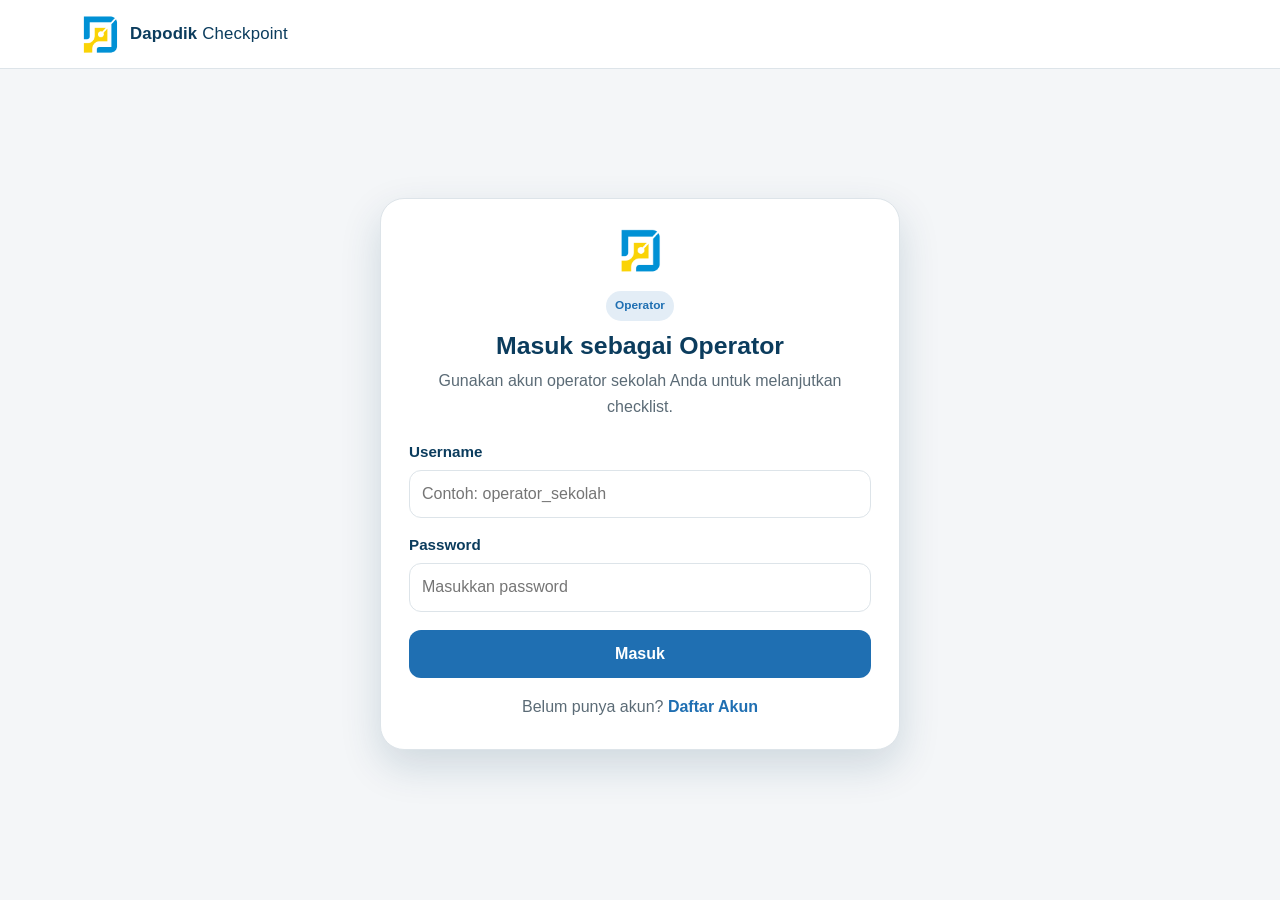
==== checklist.html @ 31f3fc2a "Initial commit" ====
<!DOCTYPE html>
<html lang="id">
<head>
  <meta charset="UTF-8" />
  <meta name="viewport" content="width=device-width, initial-scale=1.0" />
  <title>Checklist - Dapodik Checkpoint</title>

  <link rel="icon" type="image/png" href="assets/logo-dapodik.png" />
  <link rel="stylesheet" href="css/style.css" />
</head>
<body>
  <header class="site-header">
    <div class="container header-inner">
      <a class="brand" href="dashboard.html">
        <img
          src="assets/logo-dapodik.png"
          alt="Logo Dapodik"
          class="brand-logo"
          onerror="this.style.display='none'"
        />
        <span class="brand-text">
          <strong>Dapodik</strong> Checkpoint
        </span>
      </a>

      <div class="header-actions">
        <a class="btn btn-outline" href="dashboard.html">Dashboard</a>
      </div>
    </div>
  </header>

  <main class="section">
    <div class="container" id="checklist-page">
      <div id="checklist-message" class="alert" role="alert"></div>

      <section class="card checklist-toolbar">
        <div class="toolbar-grid">
          <div class="field">
            <label for="checklist-semester">Semester</label>
            <select id="checklist-semester" class="select-input">
              <option value="Ganjil">Ganjil</option>
              <option value="Genap">Genap</option>
            </select>
          </div>

          <div class="field">
            <label for="checklist-tahun">Tahun Pelajaran</label>
            <select id="checklist-tahun" class="select-input">
            </select>
          </div>

          <div class="field">
            <label>Metode Update</label>
            <div class="radio-group">
              <label class="radio-pill">
                <input
                  type="radio"
                  name="metode-update"
                  value="Installer"
                  checked
                />
                Installer
              </label>

              <label class="radio-pill">
                <input
                  type="radio"
                  name="metode-update"
                  value="Patch"
                />
                Patch
              </label>
            </div>
          </div>
        </div>

        <div class="btn-group">
          <button id="reload-checklist-button" class="btn btn-outline" type="button">
            Muat Ulang
          </button>

          <button id="save-checklist-button" class="btn btn-primary" type="button">
            Simpan Sekarang
          </button>
        </div>

        <div id="save-status" class="muted">
          Tidak ada perubahan yang belum disimpan
        </div>

        <div class="progress-summary checklist-progress-summary">
          <div class="progress-total-percent" id="checklist-total-percent">0%</div>

          <div class="progress-track">
            <div
              id="checklist-total-bar"
              class="progress-fill"
              style="width: 0%"
            ></div>
          </div>

          <div id="checklist-total-checked" class="muted">
            0 dari 0 item tercentang
          </div>
        </div>
      </section>

      <div class="checklist-layout">
        <aside class="checklist-sidebar" id="stage-nav"></aside>
        <section class="checklist-content" id="checklist-content"></section>
      </div>
    </div>
  </main>

  <script src="js/config.js"></script>
  <script src="js/api.js"></script>
  <script src="js/auth.js"></script>
  <script src="js/checklist.js"></script>
  <script src="js/tahun-pelajaran.js"></script>
  <script src="js/notifikasi.js"></script>
</body>
</html>
---- css/style.css ----
:root {
  --primary-navy: #0B3C5D;
  --secondary-blue: #1F6FB2;
  --accent-red: #C62828;
  --warning-amber: #F9A825;
  --success-green: #2E7D32;
  --orange: #EF6C00;

  --bg: #F4F6F8;
  --white: #FFFFFF;
  --text: #173242;
  --muted: #5B6B76;
  --border: #DDE4E9;

  --shadow: 0 10px 30px rgba(11, 60, 93, 0.08);
  --shadow-strong: 0 16px 40px rgba(11, 60, 93, 0.16);
  --radius: 16px;
  --radius-sm: 12px;
}

* {
  box-sizing: border-box;
}

html {
  scroll-behavior: smooth;
}

body {
  margin: 0;
  font-family: "Inter", "Segoe UI", Tahoma, Geneva, Verdana, sans-serif;
  background: var(--bg);
  color: var(--text);
  line-height: 1.65;
}

img {
  max-width: 100%;
}

button {
  font: inherit;
}

a {
  color: var(--secondary-blue);
}

.container {
  width: min(1120px, 100% - 32px);
  margin: 0 auto;
}

.skip-link {
  position: absolute;
  left: -9999px;
  top: 0;
  z-index: 100;
  background: var(--white);
  color: var(--primary-navy);
  padding: 10px 14px;
  border-radius: 0 0 10px 0;
  text-decoration: none;
  font-weight: 700;
}

.skip-link:focus {
  left: 0;
}

/**
 * Header
 */
.site-header {
  position: sticky;
  top: 0;
  z-index: 50;
  background: rgba(255, 255, 255, 0.96);
  backdrop-filter: blur(8px);
  border-bottom: 1px solid var(--border);
}

.header-inner {
  display: flex;
  align-items: center;
  justify-content: space-between;
  gap: 18px;
  padding: 14px 0;
}

.brand {
  display: inline-flex;
  align-items: center;
  gap: 10px;
  text-decoration: none;
  color: var(--primary-navy);
  font-size: 1.05rem;
  letter-spacing: 0.01em;
}

.brand-logo {
  height: 40px;
  width: auto;
  flex: 0 0 auto;
}

.brand-text strong {
  color: var(--primary-navy);
}

.site-nav {
  display: flex;
  align-items: center;
  gap: 18px;
}

.site-nav a {
  color: var(--muted);
  text-decoration: none;
  font-weight: 650;
  font-size: 0.95rem;
}

.site-nav a:hover,
.site-nav a:focus {
  color: var(--primary-navy);
}

.header-actions {
  display: flex;
  align-items: center;
  gap: 10px;
  flex-wrap: wrap;
}

/**
 * Buttons
 */
.btn {
  display: inline-flex;
  align-items: center;
  justify-content: center;
  min-height: 44px;
  padding: 10px 16px;
  border-radius: 12px;
  border: 1px solid transparent;
  cursor: pointer;
  font-weight: 750;
  text-decoration: none;
  transition: 160ms ease;
  white-space: nowrap;
}

.btn:focus-visible {
  outline: 3px solid rgba(31, 111, 178, 0.28);
  outline-offset: 2px;
}

.btn-primary {
  background: var(--secondary-blue);
  color: var(--white);
}

.btn-primary:hover,
.btn-primary:focus {
  background: #185E98;
}

.btn-outline {
  background: transparent;
  border-color: var(--border);
  color: var(--primary-navy);
}

.btn-outline:hover,
.btn-outline:focus {
  background: rgba(31, 111, 178, 0.08);
  border-color: rgba(31, 111, 178, 0.35);
}

.btn-light {
  background: var(--white);
  color: var(--primary-navy);
}

.btn-light:hover,
.btn-light:focus {
  background: #EDF4F9;
}

.btn-outline-light {
  background: transparent;
  border-color: rgba(255, 255, 255, 0.55);
  color: var(--white);
}

.btn-outline-light:hover,
.btn-outline-light:focus {
  background: rgba(255, 255, 255, 0.12);
}

/**
 * Hero
 */
.hero {
  background:
    radial-gradient(circle at top right, rgba(255,255,255,0.16), transparent 28%),
    linear-gradient(135deg, var(--primary-navy) 0%, var(--secondary-blue) 100%);
  color: var(--white);
  padding: 78px 0 70px;
}

.hero-inner {
  max-width: 820px;
}

.hero-badge {
  display: inline-flex;
  align-items: center;
  padding: 8px 12px;
  border-radius: 999px;
  background: rgba(255, 255, 255, 0.12);
  border: 1px solid rgba(255, 255, 255, 0.18);
  font-size: 0.88rem;
  font-weight: 750;
  letter-spacing: 0.01em;
}

.hero h1 {
  margin: 18px 0 12px;
  font-size: clamp(2.05rem, 4vw, 3.35rem);
  line-height: 1.12;
  letter-spacing: -0.03em;
}

.hero p {
  margin: 0;
  max-width: 780px;
  color: rgba(255, 255, 255, 0.88);
  font-size: 1.03rem;
}

.hero-actions {
  display: flex;
  flex-wrap: wrap;
  gap: 12px;
  margin-top: 28px;
}

.hero-note {
  margin-top: 20px;
  font-size: 0.9rem;
  color: rgba(255, 255, 255, 0.72);
  max-width: 760px;
}

/**
 * Sections
 */
.section {
  padding: 58px 0;
}

.section-alt {
  background: var(--white);
  border-top: 1px solid var(--border);
  border-bottom: 1px solid var(--border);
}

.section-heading {
  max-width: 760px;
  margin-bottom: 26px;
}

.section-heading h2 {
  margin: 0 0 8px;
  color: var(--primary-navy);
  font-size: clamp(1.55rem, 2.4vw, 2.15rem);
  line-height: 1.2;
  letter-spacing: -0.02em;
}

.section-heading p {
  margin: 0;
  color: var(--muted);
}

/**
 * Cards
 */
.grid {
  display: grid;
  gap: 16px;
}

.grid-4 {
  grid-template-columns: repeat(4, minmax(0, 1fr));
}

.card {
  background: var(--white);
  border: 1px solid var(--border);
  border-radius: var(--radius);
  box-shadow: var(--shadow);
  padding: 20px;
}

.card h3 {
  margin: 0 0 8px;
  color: var(--primary-navy);
  font-size: 1.02rem;
}

.card p {
  margin: 0;
  color: var(--muted);
  font-size: 0.95rem;
}

/**
 * Stage grid
 */
.stage-grid {
  display: grid;
  grid-template-columns: repeat(4, minmax(0, 1fr));
  gap: 14px;
}

.stage-item {
  background: var(--bg);
  border: 1px solid var(--border);
  border-radius: var(--radius-sm);
  padding: 16px;
  box-shadow: var(--shadow);
}

.stage-top {
  display: flex;
  align-items: center;
  justify-content: space-between;
  gap: 10px;
  margin-bottom: 10px;
}

.stage-number {
  display: inline-flex;
  align-items: center;
  justify-content: center;
  width: 34px;
  height: 34px;
  border-radius: 999px;
  background: var(--primary-navy);
  color: var(--white);
  font-weight: 800;
  font-size: 0.92rem;
}

.stage-item strong {
  display: block;
  color: var(--primary-navy);
  margin-bottom: 6px;
  line-height: 1.35;
}

.stage-item p {
  margin: 0;
  color: var(--muted);
  font-size: 0.92rem;
}

/**
 * Badges
 */
.badge {
  display: inline-flex;
  align-items: center;
  justify-content: center;
  padding: 5px 9px;
  border-radius: 999px;
  font-size: 0.74rem;
  font-weight: 850;
  white-space: nowrap;
}

.badge-red {
  background: rgba(198, 40, 40, 0.12);
  color: var(--accent-red);
}

.badge-orange {
  background: rgba(239, 108, 0, 0.14);
  color: var(--orange);
}

.badge-yellow {
  background: rgba(249, 168, 37, 0.2);
  color: #916400;
}

.badge-green {
  background: rgba(46, 125, 50, 0.14);
  color: var(--success-green);
}

/**
 * CTA
 */
.cta-box {
  display: flex;
  align-items: center;
  justify-content: space-between;
  gap: 22px;
  padding: 30px;
  border-radius: 24px;
  color: var(--white);
  background:
    radial-gradient(circle at top right, rgba(255,255,255,0.14), transparent 30%),
    linear-gradient(135deg, var(--primary-navy), var(--secondary-blue));
  box-shadow: var(--shadow-strong);
}

.cta-box h2 {
  margin: 0 0 8px;
  font-size: 1.55rem;
  line-height: 1.25;
}

.cta-box p {
  margin: 0;
  color: rgba(255, 255, 255, 0.84);
  max-width: 620px;
}

.cta-actions {
  display: flex;
  gap: 10px;
  flex-wrap: wrap;
}

/**
 * Footer
 */
.site-footer {
  background: var(--white);
  border-top: 1px solid var(--border);
  padding: 24px 0;
}

.footer-inner {
  display: flex;
  align-items: center;
  justify-content: space-between;
  gap: 14px;
  color: var(--muted);
  font-size: 0.92rem;
}

.footer-note {
  max-width: 560px;
  text-align: right;
}

/**
 * Responsive
 */
@media (max-width: 1020px) {
  .grid-4,
  .stage-grid {
    grid-template-columns: repeat(2, minmax(0, 1fr));
  }

  .site-nav {
    display: none;
  }
}

@media (max-width: 640px) {
  .header-inner {
    flex-wrap: wrap;
  }

  .header-actions {
    width: 100%;
  }

  .header-actions .btn {
    flex: 1 1 auto;
  }

  .hero {
    padding: 56px 0 52px;
  }

  .hero-actions .btn {
    width: 100%;
  }

  .grid-4,
  .stage-grid {
    grid-template-columns: 1fr;
  }

  .cta-box {
    flex-direction: column;
    align-items: flex-start;
  }

  .cta-actions {
    width: 100%;
  }

  .cta-actions .btn {
    flex: 1 1 auto;
  }

  .footer-inner {
    flex-direction: column;
    align-items: flex-start;
  }

  .footer-note {
    text-align: left;
  }
}

/**
 * ============================================================
 * AUTH PAGES
 * ============================================================
 */

.auth-page {
  min-height: calc(100vh - 90px);
  display: flex;
  align-items: center;
  padding: 42px 0;
}

.auth-card {
  width: 100%;
  max-width: 520px;
  margin: 0 auto;
  background: var(--white);
  border: 1px solid var(--border);
  border-radius: 24px;
  box-shadow: var(--shadow-strong);
  padding: 28px;
}

.auth-card.wide {
  max-width: 760px;
}

.auth-brand {
  display: flex;
  justify-content: center;
  margin-bottom: 18px;
}

.auth-brand img {
  height: 46px;
  width: auto;
}

.auth-head {
  margin-bottom: 18px;
  text-align: center;
}

.auth-title {
  margin: 10px 0 6px;
  color: var(--primary-navy);
  font-size: 1.55rem;
  line-height: 1.25;
}

.auth-sub {
  margin: 0;
  color: var(--muted);
}

.badge-blue {
  background: rgba(31, 111, 178, 0.12);
  color: var(--secondary-blue);
}

/**
 * Form
 */
.form-grid {
  display: grid;
  gap: 14px;
}

.form-grid-2 {
  display: grid;
  grid-template-columns: 1fr 1fr;
  gap: 14px;
}

.field label {
  display: block;
  margin-bottom: 6px;
  color: var(--primary-navy);
  font-weight: 750;
  font-size: 0.95rem;
}

.field input {
  width: 100%;
  min-height: 46px;
  padding: 10px 12px;
  border: 1px solid var(--border);
  border-radius: 12px;
  font: inherit;
  background: var(--white);
  color: var(--text);
}

.field input:focus {
  outline: 3px solid rgba(31, 111, 178, 0.18);
  border-color: var(--secondary-blue);
}

.field-hint {
  margin: 6px 0 0;
  color: var(--muted);
  font-size: 0.88rem;
}

.form-actions {
  margin-top: 18px;
  display: grid;
  gap: 10px;
}

.btn-block {
  width: 100%;
}

.auth-footer {
  margin-top: 16px;
  text-align: center;
  color: var(--muted);
}

.muted-link {
  color: var(--secondary-blue);
  font-weight: 750;
  text-decoration: none;
}

.muted-link:hover,
.muted-link:focus {
  text-decoration: underline;
}

/**
 * Alerts
 */
.alert {
  display: none;
  padding: 12px 14px;
  border-radius: 12px;
  border: 1px solid transparent;
  margin-bottom: 16px;
  font-weight: 650;
  white-space: pre-wrap;
  word-wrap: break-word;
}

.alert.show {
  display: block;
}

.alert-error {
  background: rgba(198, 40, 40, 0.08);
  border-color: rgba(198, 40, 40, 0.25);
  color: var(--accent-red);
}

.alert-success {
  background: rgba(46, 125, 50, 0.08);
  border-color: rgba(46, 125, 50, 0.25);
  color: var(--success-green);
}

.alert-info {
  background: rgba(31, 111, 178, 0.08);
  border-color: rgba(31, 111, 178, 0.25);
  color: var(--secondary-blue);
}

/**
 * Dashboard placeholder
 */
.profile-list {
  display: grid;
  gap: 10px;
  margin: 18px 0;
}

.profile-item {
  display: flex;
  align-items: center;
  justify-content: space-between;
  gap: 12px;
  border: 1px solid var(--border);
  border-radius: 12px;
  padding: 12px 14px;
  background: var(--bg);
}

.profile-item span {
  color: var(--muted);
  font-weight: 650;
}

.profile-item strong {
  color: var(--primary-navy);
  text-align: right;
  word-break: break-word;
}

@media (max-width: 640px) {
  .form-grid-2 {
    grid-template-columns: 1fr;
  }

  .auth-card {
    padding: 20px;
    border-radius: 18px;
  }

  .profile-item {
    flex-direction: column;
    align-items: flex-start;
  }

  .profile-item strong {
    text-align: left;
  }
}

/**
 * ============================================================
 * DASHBOARD
 * ============================================================
 */

.dashboard-grid {
  display: grid;
  grid-template-columns: 1.2fr 1fr 1fr;
  gap: 16px;
  margin-bottom: 16px;
}

.dashboard-card {
  height: 100%;
}

.dashboard-title {
  margin: 0 0 14px;
  color: var(--primary-navy);
  font-size: 1.12rem;
}

/**
 * Period controls
 */
.period-controls {
  display: grid;
  gap: 14px;
}

.select-input {
  width: 100%;
  min-height: 46px;
  padding: 10px 12px;
  border: 1px solid var(--border);
  border-radius: 12px;
  font: inherit;
  background: var(--white);
  color: var(--text);
}

.select-input:focus {
  outline: 3px solid rgba(31, 111, 178, 0.18);
  border-color: var(--secondary-blue);
}

.btn-group {
  display: flex;
  gap: 10px;
  flex-wrap: wrap;
}

.btn-group .btn {
  flex: 1 1 auto;
}

/**
 * Progress summary
 */
.progress-summary {
  display: grid;
  gap: 12px;
}

.progress-total-percent {
  font-size: 2.1rem;
  font-weight: 900;
  color: var(--primary-navy);
  line-height: 1;
}

.progress-track {
  width: 100%;
  height: 14px;
  border-radius: 999px;
  background: #E5EBF0;
  border: 1px solid var(--border);
  overflow: hidden;
}

.progress-track.small {
  height: 10px;
}

.progress-fill {
  height: 100%;
  border-radius: 999px;
  background: var(--secondary-blue);
  transition: width 220ms ease;
}

.muted {
  color: var(--muted);
  font-size: 0.95rem;
}

/**
 * Stage list
 */
.stage-list {
  display: grid;
  gap: 12px;
}

.stage-row {
  display: grid;
  gap: 10px;
  border: 1px solid var(--border);
  border-radius: 14px;
  padding: 14px;
  background: var(--bg);
}

.stage-info {
  display: flex;
  align-items: center;
  justify-content: space-between;
  gap: 12px;
}

.stage-info strong {
  color: var(--primary-navy);
}

.stage-info span {
  color: var(--muted);
  font-size: 0.9rem;
  white-space: nowrap;
}

/**
 * Responsive dashboard
 */
@media (max-width: 1020px) {
  .dashboard-grid {
    grid-template-columns: 1fr;
  }
}

@media (max-width: 640px) {
  .stage-info {
    flex-direction: column;
    align-items: flex-start;
  }

  .stage-info span {
    white-space: normal;
  }
}

/**
 * ============================================================
 * CHECKLIST PAGE
 * ============================================================
 */

.checklist-toolbar {
  margin-bottom: 16px;
}

.toolbar-grid {
  display: grid;
  grid-template-columns: 180px 220px 1fr;
  gap: 14px;
  margin-bottom: 14px;
}

.radio-group {
  display: flex;
  gap: 10px;
  flex-wrap: wrap;
}

.radio-pill {
  display: inline-flex;
  align-items: center;
  gap: 8px;
  padding: 10px 14px;
  border: 1px solid var(--border);
  border-radius: 12px;
  background: var(--white);
  cursor: pointer;
  font-weight: 700;
  color: var(--primary-navy);
}

.radio-pill input {
  accent-color: var(--secondary-blue);
}

.checklist-progress-summary {
  margin-top: 14px;
}

/**
 * Layout checklist
 */
.checklist-layout {
  display: grid;
  grid-template-columns: 300px 1fr;
  gap: 16px;
  align-items: start;
}

.checklist-sidebar {
  position: sticky;
  top: 84px;
  display: grid;
  gap: 10px;
  max-height: calc(100vh - 110px);
  overflow-y: auto;
  padding-bottom: 6px;
}

.checklist-content {
  display: grid;
  gap: 14px;
}

/**
 * Stage tabs
 */
.stage-tab {
  width: 100%;
  text-align: left;
  display: grid;
  grid-template-columns: 36px 1fr auto;
  gap: 10px;
  align-items: center;
  padding: 12px;
  border-radius: 14px;
  border: 1px solid var(--border);
  background: var(--white);
  cursor: pointer;
  transition: 160ms ease;
}

.stage-tab:hover {
  border-color: rgba(31, 111, 178, 0.35);
  background: #F6FAFD;
}

.stage-tab.active {
  border-color: var(--secondary-blue);
  box-shadow: 0 0 0 3px rgba(31, 111, 178, 0.12);
}

.stage-tab-number {
  display: inline-flex;
  align-items: center;
  justify-content: center;
  width: 34px;
  height: 34px;
  border-radius: 999px;
  background: var(--primary-navy);
  color: var(--white);
  font-weight: 800;
  font-size: 0.9rem;
}

.stage-tab-label {
  color: var(--primary-navy);
  font-weight: 750;
  line-height: 1.3;
}

.stage-tab-percent {
  color: var(--muted);
  font-size: 0.88rem;
  font-weight: 800;
  white-space: nowrap;
}

/**
 * Checklist card & item
 */
.checklist-card h3 {
  margin: 0 0 12px;
  color: var(--primary-navy);
  font-size: 1.05rem;
}

.checklist-item {
  display: grid;
  grid-template-columns: auto 1fr;
  gap: 12px;
  padding: 14px;
  border: 1px solid var(--border);
  border-radius: 14px;
  background: var(--bg);
  margin-bottom: 10px;
}

.checklist-item.checked {
  background: rgba(46, 125, 50, 0.06);
  border-color: rgba(46, 125, 50, 0.22);
}

.checklist-item-control {
  padding-top: 2px;
}

.checklist-item-control input[type="checkbox"] {
  width: 20px;
  height: 20px;
  accent-color: var(--success-green);
  cursor: pointer;
}

.checklist-item-title {
  display: block;
  color: var(--primary-navy);
  font-weight: 800;
  cursor: pointer;
}

.checklist-item-help {
  margin: 6px 0 8px;
  color: var(--muted);
  font-size: 0.92rem;
}

.checklist-item-note {
  width: 100%;
  min-height: 54px;
  resize: vertical;
  padding: 9px 10px;
  border: 1px solid var(--border);
  border-radius: 10px;
  font: inherit;
  background: var(--white);
  color: var(--text);
}

.checklist-item-note:focus {
  outline: 3px solid rgba(31, 111, 178, 0.16);
  border-color: var(--secondary-blue);
}

/**
 * Responsive checklist
 */
@media (max-width: 1020px) {
  .toolbar-grid {
    grid-template-columns: 1fr;
  }

  .checklist-layout {
    grid-template-columns: 1fr;
  }

  .checklist-sidebar {
    position: relative;
    top: 0;
    display: flex;
    gap: 10px;
    overflow-x: auto;
    padding-bottom: 10px;
    max-height: none;
  }

  .stage-tab {
    min-width: 230px;
    flex: 0 0 auto;
  }
}

@media (max-width: 640px) {
  .checklist-item {
    grid-template-columns: 1fr;
  }

  .checklist-item-control {
    display: flex;
    align-items: center;
    gap: 10px;
  }

  .checklist-item-title {
    cursor: default;
  }
}

/**
 * ============================================================
 * CHECKLIST SUBSECTION ACCORDION
 * ============================================================
 */

.checklist-subsection {
  padding: 0;
  overflow: hidden;
}

.subsection-header {
  width: 100%;
  display: flex;
  align-items: center;
  justify-content: space-between;
  gap: 12px;
  padding: 16px;
  background: var(--white);
  border: 0;
  cursor: pointer;
  text-align: left;
  font: inherit;
  transition: background 160ms ease;
}

.subsection-header:hover,
.subsection-header:focus-visible {
  background: #F6FAFD;
}

.subsection-title {
  display: flex;
  align-items: center;
  gap: 10px;
  flex-wrap: wrap;
}

.subsection-title h3 {
  margin: 0;
  color: var(--primary-navy);
  font-size: 1.02rem;
}

.subsection-count {
  display: inline-flex;
  align-items: center;
  padding: 4px 9px;
  border-radius: 999px;
  border: 1px solid var(--border);
  background: var(--bg);
  color: var(--muted);
  font-size: 0.85rem;
  font-weight: 800;
  white-space: nowrap;
}

.subsection-chevron {
  color: var(--muted);
  font-size: 1rem;
  transition: transform 180ms ease;
}

.checklist-subsection.collapsed .subsection-chevron {
  transform: rotate(-90deg);
}

.subsection-body {
  padding: 0 16px 16px;
  display: grid;
  gap: 10px;
}

.subsection-body .checklist-item {
  margin-bottom: 0;
}

.hidden {
  display: none !important;
}

@media (max-width: 640px) {
  .subsection-header {
    padding: 14px;
  }

  .subsection-body {
    padding: 0 14px 14px;
  }
}

/**
 * ============================================================
 * AUTO-SAVE STATUS
 * ============================================================
 */

.autosave-status {
  margin-top: 6px;
  font-size: 0.9rem;
  color: var(--muted);
}

/**
 * ============================================================
 * RIWAYAT PAGE
 * ============================================================
 */

.riwayat-toolbar {
  display: flex;
  align-items: center;
  justify-content: space-between;
  gap: 16px;
  margin-bottom: 16px;
}

.riwayat-toolbar .section-heading {
  margin-bottom: 0;
}

.riwayat-list {
  display: grid;
  gap: 14px;
}

.riwayat-card {
  padding: 0;
  overflow: hidden;
}

.riwayat-header {
  width: 100%;
  display: flex;
  align-items: center;
  justify-content: space-between;
  gap: 12px;
  padding: 16px;
  background: var(--white);
  border: 0;
  cursor: pointer;
  text-align: left;
  font: inherit;
}

.riwayat-header:hover,
.riwayat-header:focus-visible {
  background: #F6FAFD;
}

.riwayat-title {
  display: grid;
  gap: 6px;
}

.riwayat-title strong {
  color: var(--primary-navy);
  font-size: 1.02rem;
}

.riwayat-meta {
  display: flex;
  align-items: center;
  gap: 8px;
  flex-wrap: wrap;
}

.riwayat-body {
  padding: 16px;
  border-top: 1px solid var(--border);
  display: grid;
  gap: 10px;
  background: var(--bg);
}

.badge-grey {
  background: rgba(91, 107, 118, 0.12);
  color: var(--muted);
}

@media (max-width: 640px) {
  .riwayat-toolbar {
    flex-direction: column;
    align-items: flex-start;
  }
}

/**
 * ============================================================
 * PROFIL PAGE
 * ============================================================
 */

.profil-grid {
  display: grid;
  grid-template-columns: 1fr 1fr;
  gap: 16px;
  align-items: start;
}

@media (max-width: 900px) {
  .profil-grid {
    grid-template-columns: 1fr;
  }
}

/**
 * ============================================================
 * ADMIN PAGE
 * ============================================================
 */

.admin-stats {
  display: grid;
  grid-template-columns: repeat(4, minmax(0, 1fr));
  gap: 14px;
  margin-bottom: 16px;
}

.stat-card {
  padding: 18px;
}

.stat-value {
  font-size: 1.9rem;
  font-weight: 900;
  color: var(--primary-navy);
  line-height: 1.2;
}

.stat-label {
  margin-top: 4px;
  color: var(--muted);
  font-size: 0.92rem;
}

.admin-toolbar {
  display: flex;
  align-items: center;
  justify-content: space-between;
  gap: 16px;
  margin-bottom: 16px;
}

.admin-toolbar .section-heading {
  margin-bottom: 0;
}

.admin-toolbar-actions {
  display: flex;
  align-items: center;
  gap: 10px;
  flex-wrap: wrap;
}

.admin-toolbar-actions input {
  min-width: 280px;
}

.table-wrap {
  overflow-x: auto;
}

.admin-table {
  width: 100%;
  border-collapse: collapse;
  min-width: 900px;
}

.admin-table th {
  text-align: left;
  padding: 10px 12px;
  background: var(--primary-navy);
  color: var(--white);
  font-size: 0.88rem;
  white-space: nowrap;
}

.admin-table td {
  padding: 10px 12px;
  border-bottom: 1px solid var(--border);
  vertical-align: middle;
}

.admin-table tbody tr:nth-child(even) {
  background: #FAFBFC;
}

.admin-table tbody tr:hover {
  background: #F2F8FD;
}

.btn-small {
  min-height: 36px;
  padding: 6px 10px;
  font-size: 0.88rem;
}

@media (max-width: 1020px) {
  .admin-stats {
    grid-template-columns: repeat(2, minmax(0, 1fr));
  }
}

@media (max-width: 640px) {
  .admin-stats {
    grid-template-columns: 1fr;
  }

  .admin-toolbar {
    flex-direction: column;
    align-items: flex-start;
  }

  .admin-toolbar-actions {
    width: 100%;
  }

  .admin-toolbar-actions input {
    width: 100%;
    min-width: auto;
  }
}

/**
 * ============================================================
 * EXPORT PAGE
 * ============================================================
 */

.export-preview {
  display: grid;
  grid-template-columns: repeat(4, minmax(0, 1fr));
  gap: 12px;
}

.export-stat {
  border: 1px solid var(--border);
  border-radius: 12px;
  padding: 12px;
  background: var(--bg);
}

.export-stat strong {
  display: block;
  font-size: 1.25rem;
  color: var(--primary-navy);
  line-height: 1.3;
}

.export-stat span {
  color: var(--muted);
  font-size: 0.9rem;
}

@media (max-width: 900px) {
  .export-preview {
    grid-template-columns: repeat(2, minmax(0, 1fr));
  }
}

@media (max-width: 560px) {
  .export-preview {
    grid-template-columns: 1fr;
  }
}

/**
 * ============================================================
 * COMPARE PERIODS
 * ============================================================
 */

.hidden {
  display: none !important;
}

.compare-controls {
  display: grid;
  grid-template-columns: 1fr 1fr 220px;
  gap: 12px;
  align-items: end;
}

.compare-result {
  display: grid;
  gap: 14px;
  margin-top: 16px;
}

.compare-summary {
  display: grid;
  grid-template-columns: repeat(3, minmax(0, 1fr));
  gap: 12px;
}

.compare-card {
  display: grid;
  gap: 4px;
  border: 1px solid var(--border);
  border-radius: 12px;
  padding: 12px;
  background: var(--bg);
}

.compare-card-label {
  color: var(--muted);
  font-size: 0.88rem;
  font-weight: 750;
}

.compare-card strong {
  font-size: 1.3rem;
  color: var(--primary-navy);
}

.compare-table {
  width: 100%;
  border-collapse: collapse;
  min-width: 700px;
}

.compare-table th {
  text-align: left;
  padding: 10px 12px;
  background: var(--primary-navy);
  color: var(--white);
  font-size: 0.88rem;
  white-space: nowrap;
}

.compare-table td {
  padding: 10px 12px;
  border-bottom: 1px solid var(--border);
  vertical-align: middle;
}

.compare-table tbody tr:nth-child(even) {
  background: #FAFBFC;
}

.compare-table tbody tr:hover {
  background: #F2F8FD;
}

.compare-total {
  background: #F2F8FD !important;
  font-weight: 850;
}

.compare-delta-up {
  color: var(--success-green);
  font-weight: 850;
}

.compare-delta-down {
  color: var(--accent-red);
  font-weight: 850;
}

.compare-delta-flat {
  color: var(--muted);
  font-weight: 850;
}

@media (max-width: 900px) {
  .compare-controls {
    grid-template-columns: 1fr;
  }

  .compare-summary {
    grid-template-columns: 1fr;
  }
}

/**
 * ============================================================
 * COMPARE EXPORT ACTIONS
 * ============================================================
 */

.compare-export-actions {
  display: flex;
  gap: 10px;
  flex-wrap: wrap;
  margin-top: 14px;
}

@media (max-width: 640px) {
  .compare-export-actions .btn {
    flex: 1 1 auto;
  }
}

/**
 * ============================================================
 * DROPDOWN MENU & SECTION CLOSE
 * ============================================================
 */

.dropdown-container {
  position: relative;
  display: inline-block;
}

.dropdown-menu {
  position: absolute;
  top: 100%;
  right: 0;
  z-index: 1000;
  min-width: 260px;
  background: var(--white);
  border: 1px solid var(--border);
  border-radius: 12px;
  box-shadow: var(--shadow-strong);
  margin-top: 8px;
  padding: 8px;
  display: grid;
  gap: 4px;
}

.dropdown-item {
  width: 100%;
  text-align: left;
  padding: 12px 16px;
  border: 0;
  background: transparent;
  border-radius: 8px;
  cursor: pointer;
  font: inherit;
  color: var(--primary-navy);
  font-weight: 600;
  transition: background 160ms ease;
}

.dropdown-item:hover,
.dropdown-item:focus {
  background: var(--bg);
  outline: none;
}

.section-header-with-close {
  display: flex;
  align-items: center;
  justify-content: space-between;
  margin-bottom: 16px;
}

.section-header-with-close h2 {
  margin: 0;
}

.btn-close-section {
  width: 36px;
  height: 36px;
  border: 0;
  background: var(--bg);
  border-radius: 8px;
  cursor: pointer;
  font-size: 1.5rem;
  line-height: 1;
  color: var(--muted);
  display: flex;
  align-items: center;
  justify-content: center;
  transition: background 160ms ease;
}

.btn-close-section:hover,
.btn-close-section:focus {
  background: var(--border);
  color: var(--accent-red);
  outline: none;
}

@media (max-width: 640px) {
  .dropdown-menu {
    min-width: 200px;
  }
}

/**
 * ============================================================
 * ALERT MULTI-LINE SUPPORT
 * ============================================================
 */

.alert {
  white-space: pre-wrap;
  word-wrap: break-word;
}

/**
 * ============================================================
 * NOTIFIKASI TOAST
 * ============================================================
 */

.notif-container {
  position: fixed;
  top: 16px;
  right: 16px;
  z-index: 3000;
  display: flex;
  flex-direction: column;
  gap: 10px;
  max-width: 380px;
  width: calc(100% - 32px);
}

.notif-item {
  display: flex;
  gap: 10px;
  align-items: flex-start;
  background: var(--white);
  border-radius: 12px;
  box-shadow: 0 10px 30px rgba(11, 60, 93, 0.18);
  padding: 12px 14px;
  border-left: 4px solid transparent;
  opacity: 0;
  transform: translateX(20px);
  transition: all 0.25s ease;
}

.notif-item.show {
  opacity: 1;
  transform: translateX(0);
}

.notif-item.hide {
  opacity: 0;
  transform: translateX(20px);
}

.notif-success {
  border-left-color: var(--success-green);
}

.notif-error {
  border-left-color: var(--accent-red);
}

.notif-info {
  border-left-color: var(--secondary-blue);
}

.notif-icon {
  font-size: 1.1rem;
}

.notif-body {
  flex: 1;
}

.notif-title {
  font-weight: 800;
  color: var(--primary-navy);
  margin-bottom: 2px;
}

.notif-message {
  color: var(--muted);
  font-size: 0.9rem;
  white-space: pre-wrap;
  word-wrap: break-word;
}

.notif-close {
  border: 0;
  background: transparent;
  font-size: 1.3rem;
  color: var(--muted);
  cursor: pointer;
  line-height: 1;
  padding: 0;
}

/**
 * ============================================================
 * MODAL KONFIRMASI
 * ============================================================
 */

.modal-overlay {
  position: fixed;
  inset: 0;
  background: rgba(11, 60, 93, 0.5);
  z-index: 4000;
  display: flex;
  align-items: center;
  justify-content: center;
  padding: 16px;
}

.modal-box {
  background: var(--white);
  border-radius: 16px;
  max-width: 440px;
  width: 100%;
  padding: 20px;
  box-shadow: 0 20px 60px rgba(0, 0, 0, 0.3);
}

.modal-title {
  font-size: 1.1rem;
  font-weight: 800;
  color: var(--primary-navy);
  margin-bottom: 10px;
}

.modal-message {
  color: var(--text);
  white-space: pre-wrap;
  word-wrap: break-word;
  margin-bottom: 16px;
}

.modal-actions {
  display: flex;
  gap: 10px;
  justify-content: flex-end;
}

/**
 * ============================================================
 * HERO DUA KOLOM + KARTU COUNTDOWN BOSP
 * ============================================================
 */

.hero-inner {
  display: grid;
  grid-template-columns: 1.15fr 0.85fr;
  gap: 48px;
  align-items: center;
  max-width: 1120px;
}

.hero-left {
  max-width: 640px;
}

.hero-right {
  display: flex;
  justify-content: center;
}

/**
 * Kartu countdown (terang, seperti referensi)
 */

.bosp-card {
  background: #F2F5F9;
  border-radius: 18px;
  padding: 24px;
  width: 100%;
  max-width: 420px;
  color: var(--primary-navy);
  box-shadow: 0 20px 50px rgba(0, 0, 0, 0.25);
}

.bosp-head {
  display: flex;
  align-items: center;
  gap: 12px;
  margin-bottom: 18px;
}

.bosp-icon {
  flex: 0 0 auto;
  width: 44px;
  height: 44px;
  border-radius: 12px;
  background: linear-gradient(135deg, var(--secondary-blue), var(--primary-navy));
  color: var(--white);
  display: flex;
  align-items: center;
  justify-content: center;
  font-size: 1.25rem;
}

.bosp-title {
  font-weight: 800;
  font-size: 0.98rem;
  line-height: 1.4;
  color: var(--primary-navy);
}

.bosp-timer {
  display: grid;
  grid-template-columns: repeat(4, 1fr);
  gap: 10px;
}

.bosp-unit {
  background: #DDE4EC;
  border-radius: 12px;
  padding: 12px 6px;
  text-align: center;
}

.bosp-value {
  font-size: 1.45rem;
  font-weight: 900;
  color: var(--primary-navy);
  line-height: 1.2;
}

.bosp-label {
  margin-top: 2px;
  font-size: 0.68rem;
  letter-spacing: 0.08em;
  text-transform: uppercase;
  color: var(--muted);
}

.bosp-date {
  margin-top: 16px;
  text-align: center;
  font-size: 0.9rem;
  color: var(--muted);
}

.bosp-expired {
  margin-top: 16px;
  text-align: center;
  font-weight: 800;
  color: var(--accent-red);
}

/**
 * Responsive: tumpuk menjadi satu kolom di layar kecil
 */

@media (max-width: 960px) {
  .hero-inner {
    grid-template-columns: 1fr;
    gap: 32px;
  }

  .hero-right {
    justify-content: flex-start;
  }

  .bosp-card {
    max-width: 480px;
  }
}

/**
 * ============================================================
 * BULLET LINE BREAK PADA HELP TEXT CHECKLIST
 * ============================================================
 * Membuat karakter \n dirender sebagai baris baru,
 * sehingga setiap bullet "•" tampil di baris sendiri.
 */

.checklist-item-help {
  white-space: pre-line;
}
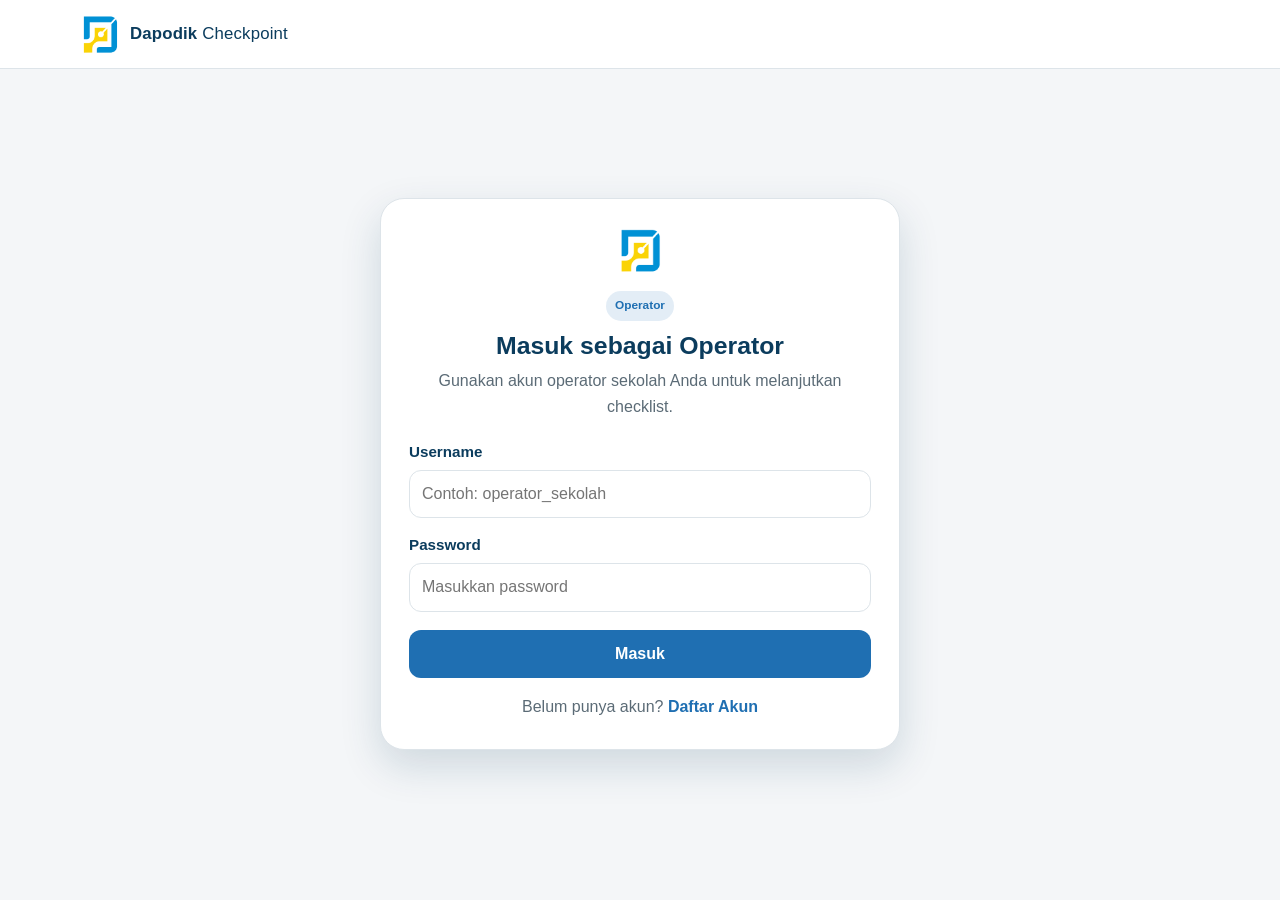
==== commit 86624f8e: "Update checklist.html" ====
--- a/checklist.html
+++ b/checklist.html
@@ -115,8 +115,9 @@
   <script src="js/config.js"></script>
   <script src="js/api.js"></script>
   <script src="js/auth.js"></script>
+  <script src="js/tahun-pelajaran.js"></script>  
   <script src="js/checklist.js"></script>
-  <script src="js/tahun-pelajaran.js"></script>
+  <script src="js/checklist-save-patch.js"></script>
   <script src="js/notifikasi.js"></script>
 </body>
-</html>+</html>
--- a/css/style.css
+++ b/css/style.css
@@ -1984,4 +1984,23 @@
 
 .checklist-item-help {
   white-space: pre-line;
-}+}
+
+/**
+ * ============================================================
+ * TOMBOL EKSPOR PERBANDINGAN
+ * ============================================================
+ */
+
+.compare-export-actions {
+  display: flex;
+  gap: 10px;
+  flex-wrap: wrap;
+  margin-top: 14px;
+}
+
+@media (max-width: 640px) {
+  .compare-export-actions .btn {
+    flex: 1 1 auto;
+  }
+}
